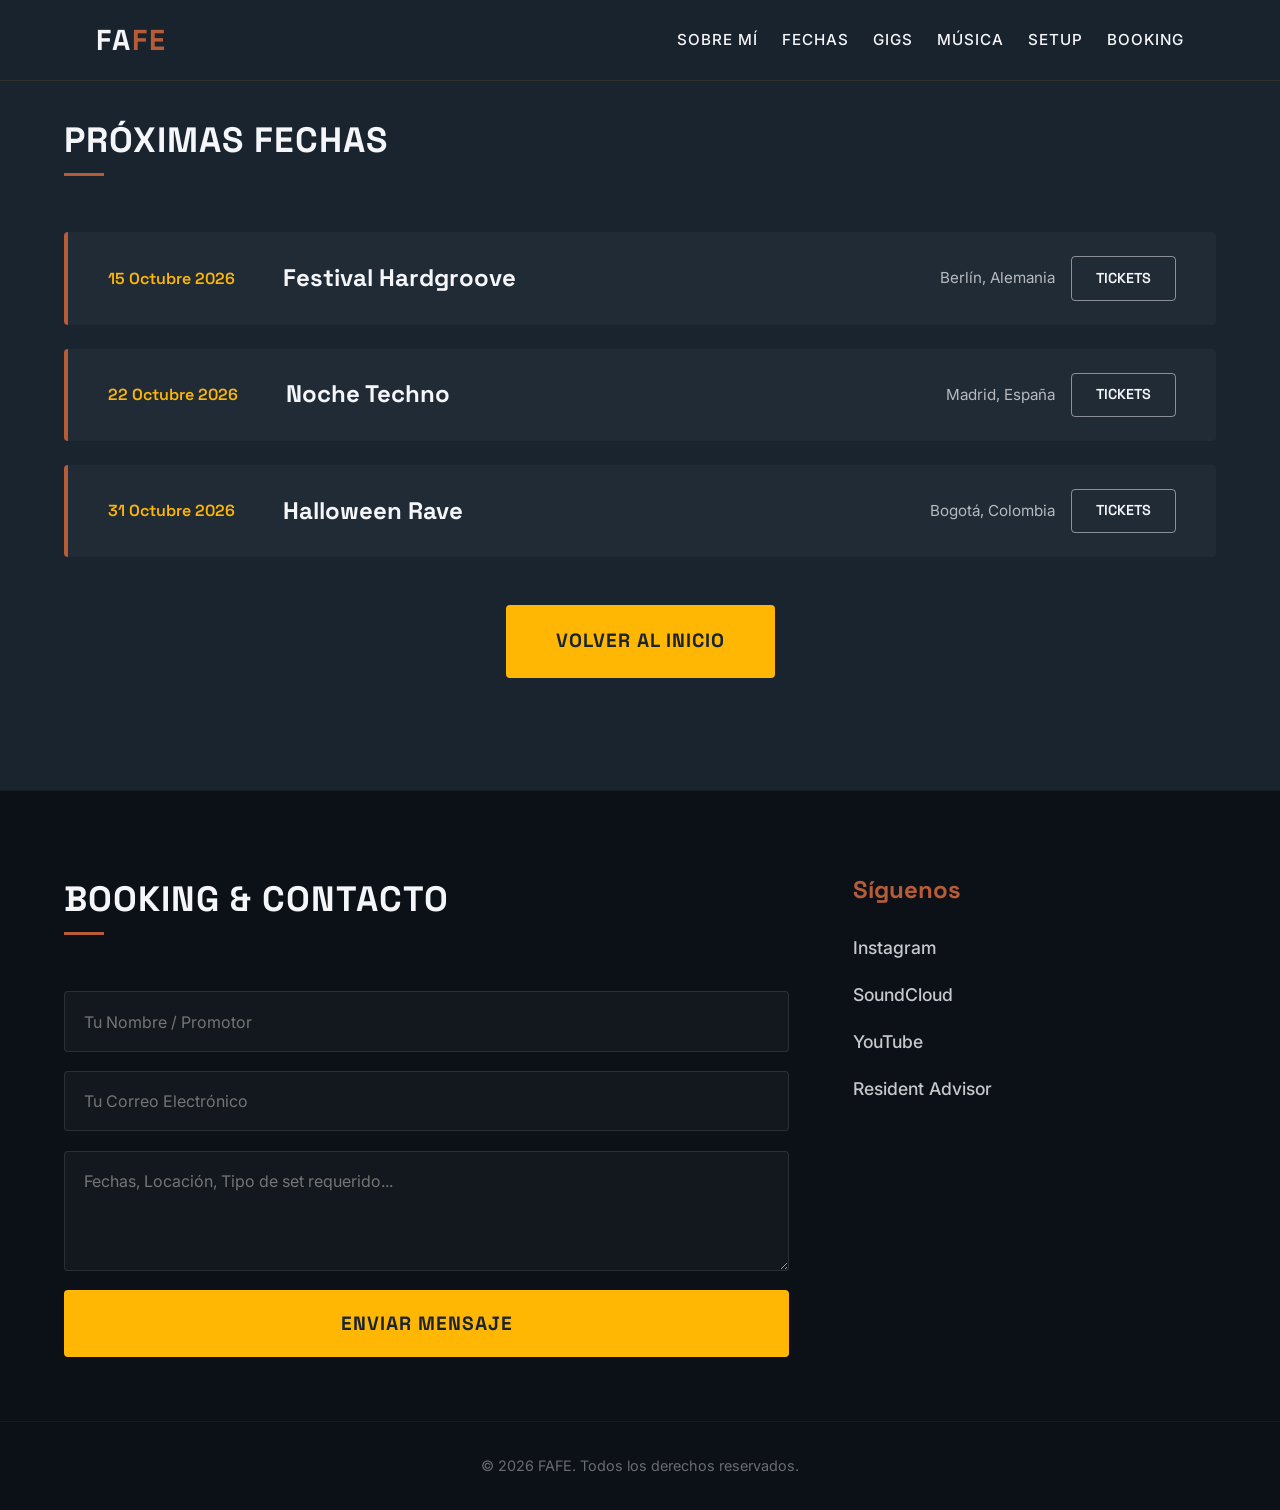
==== fechas.html @ 0dbccb60 "Initial commit for DJ Portfolio" ====
<!DOCTYPE html>
<html lang="es">
<head>
    <meta charset="UTF-8">
    <meta name="viewport" content="width=device-width, initial-scale=1.0">
    <title>Fechas | FAFE DJ & Producer</title>
    <link rel="preconnect" href="https://fonts.googleapis.com">
    <link rel="preconnect" href="https://fonts.gstatic.com" crossorigin>
    <link href="https://fonts.googleapis.com/css2?family=Inter:wght@400;500;600&family=Space+Grotesk:wght@500;700&display=swap" rel="stylesheet">
    <link rel="stylesheet" href="estilos.css">
</head>
<body class="subpage">
    <header class="navbar">
        <div class="container nav-container">
            <div class="logo"><a href="index.html">FA<span>FE</span></a></div>
            <nav aria-label="Navegación Principal">
                <ul class="nav-links">
                    <li><a href="sobre-mi.html" target="_blank">Sobre Mí</a></li>
                    <li><a href="fechas.html" class="active">Fechas</a></li>
                    <li><a href="gigs.html">Gigs</a></li>
                    <li><a href="musica.html">Música</a></li>
                    <li><a href="setup.html">Setup</a></li>
                    <li><a href="index.html#booking">Booking</a></li>
                </ul>
            </nav>
        </div>
    </header>

    <main>
        <section id="fechas" class="tour-dates container section-padding">
            <h2>Próximas Fechas</h2>
            <div class="dates-grid">
                <article class="date-card" id="date-1">
                    <p class="date">15 Octubre 2026</p>
                    <h3>Festival Hardgroove</h3>
                    <p class="city">Berlín, Alemania</p>
                    <a href="#" class="btn-ticket">Tickets</a>
                </article>
                <article class="date-card" id="date-2">
                    <p class="date">22 Octubre 2026</p>
                    <h3>Noche Techno</h3>
                    <p class="city">Madrid, España</p>
                    <a href="#" class="btn-ticket">Tickets</a>
                </article>
                <article class="date-card" id="date-3">
                    <p class="date">31 Octubre 2026</p>
                    <h3>Halloween Rave</h3>
                    <p class="city">Bogotá, Colombia</p>
                    <a href="#" class="btn-ticket">Tickets</a>
                </article>
            </div>
            <div class="back-home" style="margin-top: 3rem; text-align: center;">
                <a href="index.html" class="btn-cta">Volver al Inicio</a>
            </div>
        </section>
    </main>

    <footer id="booking" class="site-footer">
        <div class="container footer-content">
            <div class="contact-form-wrapper">
                <h2>Booking & Contacto</h2>
                <form class="contact-form">
                    <label for="name" class="visually-hidden">Tu Nombre / Promotor</label>
                    <input type="text" id="name" placeholder="Tu Nombre / Promotor" required>
                    <label for="email" class="visually-hidden">Tu Correo Electrónico</label>
                    <input type="email" id="email" placeholder="Tu Correo Electrónico" required>
                    <label for="details" class="visually-hidden">Detalles del evento</label>
                    <textarea id="details" placeholder="Fechas, Locación, Tipo de set requerido..." rows="4" required></textarea>
                    <button type="submit" class="btn-cta">Enviar Mensaje</button>
                </form>
            </div>
            <div class="social-links">
                <h3>Síguenos</h3>
                <div class="social-icons">
                    <a href="#" target="_blank" rel="noopener noreferrer">Instagram</a>
                    <a href="https://soundcloud.com/fafe_1" target="_blank" rel="noopener noreferrer">SoundCloud</a>
                    <a href="#" target="_blank" rel="noopener noreferrer">YouTube</a>
                    <a href="#" target="_blank" rel="noopener noreferrer">Resident Advisor</a>
                </div>
            </div>
        </div>
        <div class="footer-bottom">
            <p>&copy; 2026 FAFE. Todos los derechos reservados.</p>
        </div>
    </footer>
</body>
</html>
---- estilos.css ----
/* ============================================================================ */
/* DESIGN SYSTEM & TOKENS */
/* ============================================================================ */
:root {
    /* Main Colors */
    --bg-main: #1A242F;          /* Azul Noche Profundo */
    --bg-secondary: #B85C38;     /* Terracota */
    --accent: #FFB703;           /* Ámbar (Exclusivo para botones y hovers) */
    --text-main: #F5F6FA;        /* Blanco Humo */

    /* Typography */
    --font-heading: 'Space Grotesk', sans-serif;
    --font-body: 'Inter', sans-serif;
    
    /* Layout */
    --nav-height: 80px;
}

/* ============================================================================ */
/* BASE & RESET (Mobile-First) */
/* ============================================================================ */
* {
    margin: 0;
    padding: 0;
    box-sizing: border-box;
}

img, iframe {
    max-width: 100%;
}

html {
    scroll-behavior: smooth;
    font-size: 16px; 
}

body {
    background-color: var(--bg-main);
    color: var(--text-main);
    font-family: var(--font-body);
    line-height: 1.6;
    overflow-x: hidden;
}

h1, h2, h3 {
    font-family: var(--font-heading);
    font-weight: 700;
}

a {
    color: var(--text-main);
    text-decoration: none;
    transition: color 0.3s ease;
}

ul {
    list-style: none;
}

/* Utility Classes */
.container {
    width: 90%;
    max-width: 1200px;
    margin: 0 auto;
}

.section-padding {
    padding: 5rem 0;
}

.visually-hidden {
    position: absolute;
    width: 1px;
    height: 1px;
    padding: 0;
    margin: -1px;
    overflow: hidden;
    clip: rect(0, 0, 0, 0);
    border: 0;
}

h2 {
    font-size: 2.2rem;
    margin-bottom: 2.5rem;
    text-transform: uppercase;
    letter-spacing: 1px;
    position: relative;
    display: inline-block;
}

h2::after {
    content: '';
    position: absolute;
    left: 0;
    bottom: -8px;
    width: 40px;
    height: 3px;
    background-color: var(--bg-secondary);
}

/* ============================================================================ */
/* NAVIGATION BAR */
/* ============================================================================ */
.navbar {
    position: fixed;
    top: 0;
    left: 0;
    width: 100%;
    background-color: rgba(26, 36, 47, 0.95);
    backdrop-filter: blur(10px);
    z-index: 1000;
    border-bottom: 1px solid rgba(255, 183, 3, 0.1); /* Subtle accent border */
}

.nav-container {
    display: flex;
    flex-direction: column;
    align-items: center;
    padding: 1rem 0;
}

.logo {
    font-family: var(--font-heading);
    font-weight: 700;
    font-size: 1.8rem;
    letter-spacing: 2px;
    margin-bottom: 1rem;
    text-transform: uppercase;
    color: var(--text-main);
}

.logo span {
    color: var(--bg-secondary);
}

.nav-links {
    display: flex;
    flex-wrap: wrap;
    justify-content: center;
    gap: 1.5rem;
}

.nav-links a {
    font-weight: 500;
    font-size: 0.95rem;
    text-transform: uppercase;
    letter-spacing: 1px;
}

.nav-links a:hover {
    color: var(--accent); /* Hover accent explicit behavior */
}

/* ============================================================================ */
/* HERO SECTION */
/* ============================================================================ */
.hero {
    height: 100vh;
    display: flex;
    align-items: center;
    justify-content: center;
    text-align: center;
    background-size: cover;
    background-position: center;
    position: relative;
}

.hero::after {
    content: '';
    position: absolute;
    top: 0; left: 0; right: 0; bottom: 0;
    /* Gradient overlay to ensure text readability against any image */
    background: linear-gradient(to bottom, rgba(26, 36, 47, 0.6), rgba(26, 36, 47, 0.95));
    z-index: 1;
}

.hero-content {
    position: relative;
    z-index: 2;
    margin-top: calc(var(--nav-height) + 2rem);
    display: flex;
    flex-direction: column;
    align-items: center;
}

.hero h1 {
    font-size: clamp(2.5rem, 10vw, 7rem);
    line-height: 1.1;
    margin-bottom: 0.5rem;
    text-transform: uppercase;
    letter-spacing: 4px;
}

.subtitle {
    font-size: clamp(1rem, 4vw, 1.8rem);
    font-weight: 400;
    margin-bottom: 2.5rem;
    letter-spacing: 3px;
    color: var(--bg-secondary);
    text-transform: uppercase;
}

/* Call To Action Buttons */
.btn-cta {
    display: inline-block;
    background-color: var(--accent);
    color: var(--bg-main);
    padding: 1rem 2.5rem;
    font-family: var(--font-heading);
    font-weight: 700;
    font-size: 1.1rem;
    border-radius: 4px;
    text-transform: uppercase;
    letter-spacing: 1px;
    border: 2px solid var(--accent);
    transition: all 0.3s ease;
    cursor: pointer;
}

.btn-cta:hover {
    background-color: transparent;
    color: var(--accent);
    box-shadow: 0 0 20px rgba(255, 183, 3, 0.4);
}

.hero-actions {
    display: flex;
    flex-direction: column;
    align-items: center;
    gap: 1.5rem;
}

.hero-socials {
    display: flex;
    gap: 1rem;
}

.hero-socials a {
    color: var(--text-main);
    font-size: 1rem;
    font-family: var(--font-heading);
    letter-spacing: 1px;
    font-weight: 600;
    text-transform: uppercase;
    transition: color 0.3s ease;
}

.hero-socials a:hover {
    color: var(--accent);
}

/* ============================================================================ */
/* SOBRE MÍ SECTION */
/* ============================================================================ */
.sobre-mi-grid {
    display: grid;
    gap: 3rem;
    align-items: center;
}

.sobre-mi-content .lead {
    font-size: 1.4rem;
    color: var(--accent);
    font-family: var(--font-heading);
    font-weight: 500;
    margin-bottom: 2rem;
    line-height: 1.4;
}

.sobre-mi-content p {
    margin-bottom: 1.5rem;
    font-size: 1.1rem;
    color: rgba(245, 246, 250, 0.8);
}

.sobre-mi-image {
    position: relative;
}

.img-premium {
    width: 100%;
    border-radius: 8px;
    box-shadow: 20px 20px 0px var(--bg-secondary);
    transition: transform 0.4s cubic-bezier(0.175, 0.885, 0.32, 1.275);
}

.sobre-mi-image:hover .img-premium {
    transform: translate(-10px, -10px);
}

.sobre-mi-image::after {
    content: '';
    position: absolute;
    top: 20px;
    left: 20px;
    width: 100%;
    height: 100%;
    border: 2px solid var(--accent);
    z-index: -1;
    border-radius: 8px;
    opacity: 0.3;
}

/* ============================================================================ */
/* TOUR DATES */
/* ============================================================================ */
.dates-grid {
    display: grid;
    gap: 1.5rem;
    margin-top: 1.5rem;
}

.date-card {
    background-color: rgba(255, 255, 255, 0.03);
    padding: 1.5rem;
    border-radius: 4px;
    border-left: 4px solid var(--bg-secondary);
    display: flex;
    flex-direction: column;
    gap: 1rem;
    transition: transform 0.3s ease, border-left-color 0.3s ease, background-color 0.3s ease;
}

.date-card:hover {
    transform: translateY(-4px);
    border-left-color: var(--accent);
    background-color: rgba(255, 255, 255, 0.06);
}

.date {
    color: var(--accent);
    font-family: var(--font-heading);
    font-weight: 600;
    font-size: 1rem;
}

.date-card h3 {
    font-size: 1.5rem;
    line-height: 1.2;
}

.city {
    color: rgba(245, 246, 250, 0.7);
    font-size: 0.95rem;
}

.btn-ticket {
    align-self: flex-start;
    padding: 0.6rem 1.5rem;
    background-color: transparent;
    border: 1px solid rgba(245, 246, 250, 0.5);
    color: var(--text-main);
    border-radius: 4px;
    font-weight: 600;
    transition: all 0.3s ease;
    font-size: 0.9rem;
    text-transform: uppercase;
    font-family: var(--font-heading);
}

.btn-ticket:hover {
    background-color: var(--accent);
    border-color: var(--accent);
    color: var(--bg-main);
}

/* ============================================================================ */
/* GIGS PASADAS (GRID VISUAL) */
/* ============================================================================ */
.gigs-grid {
    display: grid;
    grid-template-columns: repeat(auto-fill, minmax(280px, 1fr));
    gap: 2rem;
    margin-top: 1.5rem;
}

.gig-poster-card {
    position: relative;
    overflow: hidden;
    border-radius: 4px;
    background-color: #000;
    aspect-ratio: 3 / 4;
    border: 1px solid rgba(255, 255, 255, 0.05);
    transition: transform 0.3s ease, box-shadow 0.3s ease;
}

.poster-img {
    width: 100%;
    height: 100%;
    object-fit: cover;
    filter: grayscale(100%);
    transition: filter 0.5s ease, transform 0.5s ease;
}

.gig-poster-card:hover {
    transform: translateY(-8px);
    box-shadow: 0 10px 30px rgba(0, 0, 0, 0.5), 0 0 15px rgba(255, 183, 3, 0.2);
    border-color: var(--accent);
}

.gig-poster-card:hover .poster-img {
    filter: grayscale(0%);
    transform: scale(1.05);
}


/* ============================================================================ */
/* MUSICA */
/* ============================================================================ */
.music-grid {
    display: grid;
    gap: 2rem;
    margin-top: 1.5rem;
}

.music-grid.single-item {
    grid-template-columns: 1fr;
    max-width: 800px;
    margin-left: auto;
    margin-right: auto;
}

.music-card {
    background-color: rgba(255, 255, 255, 0.02);
    border-radius: 4px;
    padding: 1rem;
    border: 1px solid rgba(255, 255, 255, 0.05);
}

.embed-placeholder {
    width: 100%;
    height: 300px;
    background-color: rgba(0,0,0,0.4);
    display: flex;
    flex-direction: column;
    align-items: center;
    justify-content: center;
    border: 1px dashed rgba(255, 255, 255, 0.2);
    color: rgba(245, 246, 250, 0.5);
    text-align: center;
    padding: 2rem;
    gap: 1rem;
    border-radius: 4px;
}

.sc-placeholder {
    background: linear-gradient(135deg, rgba(255, 136, 0, 0.05), rgba(0, 0, 0, 0.4));
    border: 1px dashed rgba(255, 136, 0, 0.3);
}

.sc-placeholder p {
    font-family: var(--font-heading);
    color: var(--text-main);
    font-size: 1.1rem;
    margin: 0;
}

.sc-placeholder span {
    font-size: 0.8rem;
    letter-spacing: 1px;
    text-transform: uppercase;
    color: rgba(255, 136, 0, 0.6);
}

/* ============================================================================ */
/* BIO & SETUP */
/* ============================================================================ */
.bio-setup {
    display: grid;
    gap: 4rem;
}

.bio-content p {
    margin-bottom: 2rem;
    font-size: 1.1rem;
    color: rgba(245, 246, 250, 0.85);
}

.bio-gallery {
    display: grid;
    grid-template-columns: repeat(auto-fit, minmax(280px, 1fr));
    gap: 1.5rem;
}

.bio-img {
    width: 100%;
    height: auto;
    border-radius: 4px;
    border: 2px solid var(--bg-secondary);
    box-shadow: 0 5px 15px rgba(0,0,0,0.3);
    transition: transform 0.3s ease;
}

.bio-img:hover {
    transform: scale(1.02);
}

.rider-list {
    display: flex;
    flex-direction: column;
    gap: 1rem;
    margin-top: 1.5rem;
}

.rider-list li {
    background-color: rgba(255, 255, 255, 0.03);
    padding: 1.2rem;
    border-radius: 4px;
    display: flex;
    align-items: center;
    gap: 15px;
    font-size: 1.05rem;
    border-left: 2px solid rgba(255,255,255, 0.1);
    transition: border-left-color 0.3s ease;
}

.rider-list li:hover {
    border-left-color: var(--accent);
}

.rider-img {
    width: 60px;
    height: 60px;
    object-fit: cover;
    border-radius: 4px;
    border: 1px solid rgba(255, 255, 255, 0.1);
    box-shadow: 0 4px 10px rgba(0,0,0,0.3);
    flex-shrink: 0;
}

/* ============================================================================ */
/* FOOTER & BOOKING */
/* ============================================================================ */
.site-footer {
    background-color: #0c1117;
    padding: 5rem 0 2rem;
    border-top: 1px solid rgba(255, 255, 255, 0.05);
}

.footer-content {
    display: grid;
    gap: 4rem;
    margin-bottom: 4rem;
}

.contact-form {
    display: flex;
    flex-direction: column;
    gap: 1.2rem;
    margin-top: 1.5rem;
}

.contact-form input,
.contact-form textarea {
    width: 100%;
    padding: 1.2rem;
    background-color: rgba(255, 255, 255, 0.03);
    border: 1px solid rgba(255, 255, 255, 0.1);
    color: var(--text-main);
    font-family: var(--font-body);
    font-size: 1rem;
    border-radius: 4px;
    outline: none;
    transition: border-color 0.3s ease, background-color 0.3s ease;
}

.contact-form input:focus,
.contact-form textarea:focus {
    border-color: var(--accent);
    background-color: rgba(255, 255, 255, 0.05);
}

.social-links h3 {
    margin-bottom: 1.5rem;
    font-family: var(--font-heading);
    color: var(--bg-secondary);
    font-size: 1.5rem;
}

.social-icons {
    display: flex;
    flex-direction: column;
    gap: 1.2rem;
}

.social-icons a {
    display: block;
    color: rgba(245, 246, 250, 0.8);
    font-size: 1.1rem;
    font-weight: 500;
    transition: color 0.3s ease, transform 0.3s ease;
}

.social-icons a:hover {
    color: var(--accent);
    transform: translateX(10px);
}

.footer-bottom {
    text-align: center;
    padding-top: 2rem;
    border-top: 1px solid rgba(255, 255, 255, 0.05);
    color: rgba(245, 246, 250, 0.4);
    font-size: 0.9rem;
}

/* ============================================================================ */
/* MEDIA QUERIES (Tablet & Desktop) */
/* ============================================================================ */
@media screen and (min-width: 768px) {
    .nav-container {
        flex-direction: row;
        justify-content: space-between;
        padding: 0 2rem;
        height: var(--nav-height);
    }
    
    .logo {
        margin-bottom: 0;
    }

    .hero h1 {
        /* Clamp maneja este comportamiento */
    }
    
    .subtitle {
        /* Clamp maneja este comportamiento */
    }
    
    .btn-cta {
        font-size: 1.2rem;
        padding: 1.2rem 3rem;
    }

    .dates-grid {
        display: flex;
        flex-direction: column;
    }

    .date-card {
        flex-direction: row;
        align-items: center;
        justify-content: space-between;
        padding: 1.5rem 2.5rem;
    }

    .date-card h3 {
        flex: 1;
        margin: 0 2rem;
    }
    
    .btn-ticket {
        align-self: center;
    }

    .music-grid {
        grid-template-columns: repeat(2, 1fr);
    }

    .bio-setup {
        grid-template-columns: 1fr 1fr;
        align-items: start;
    }
    
    .bio-img {
        margin: 0;
    }

    .sobre-mi-grid {
        grid-template-columns: 1fr 1fr;
        gap: 5rem;
    }

    .gigs-grid {
        grid-template-columns: repeat(3, 1fr);
    }
    
    .footer-content {
        grid-template-columns: 2fr 1fr;
    }
}

@media screen and (min-width: 1024px) {
    .hero h1 {
        /* Clamp maneja este comportamiento */
    }
    
    .section-padding {
        padding: 7rem 0;
    }
}
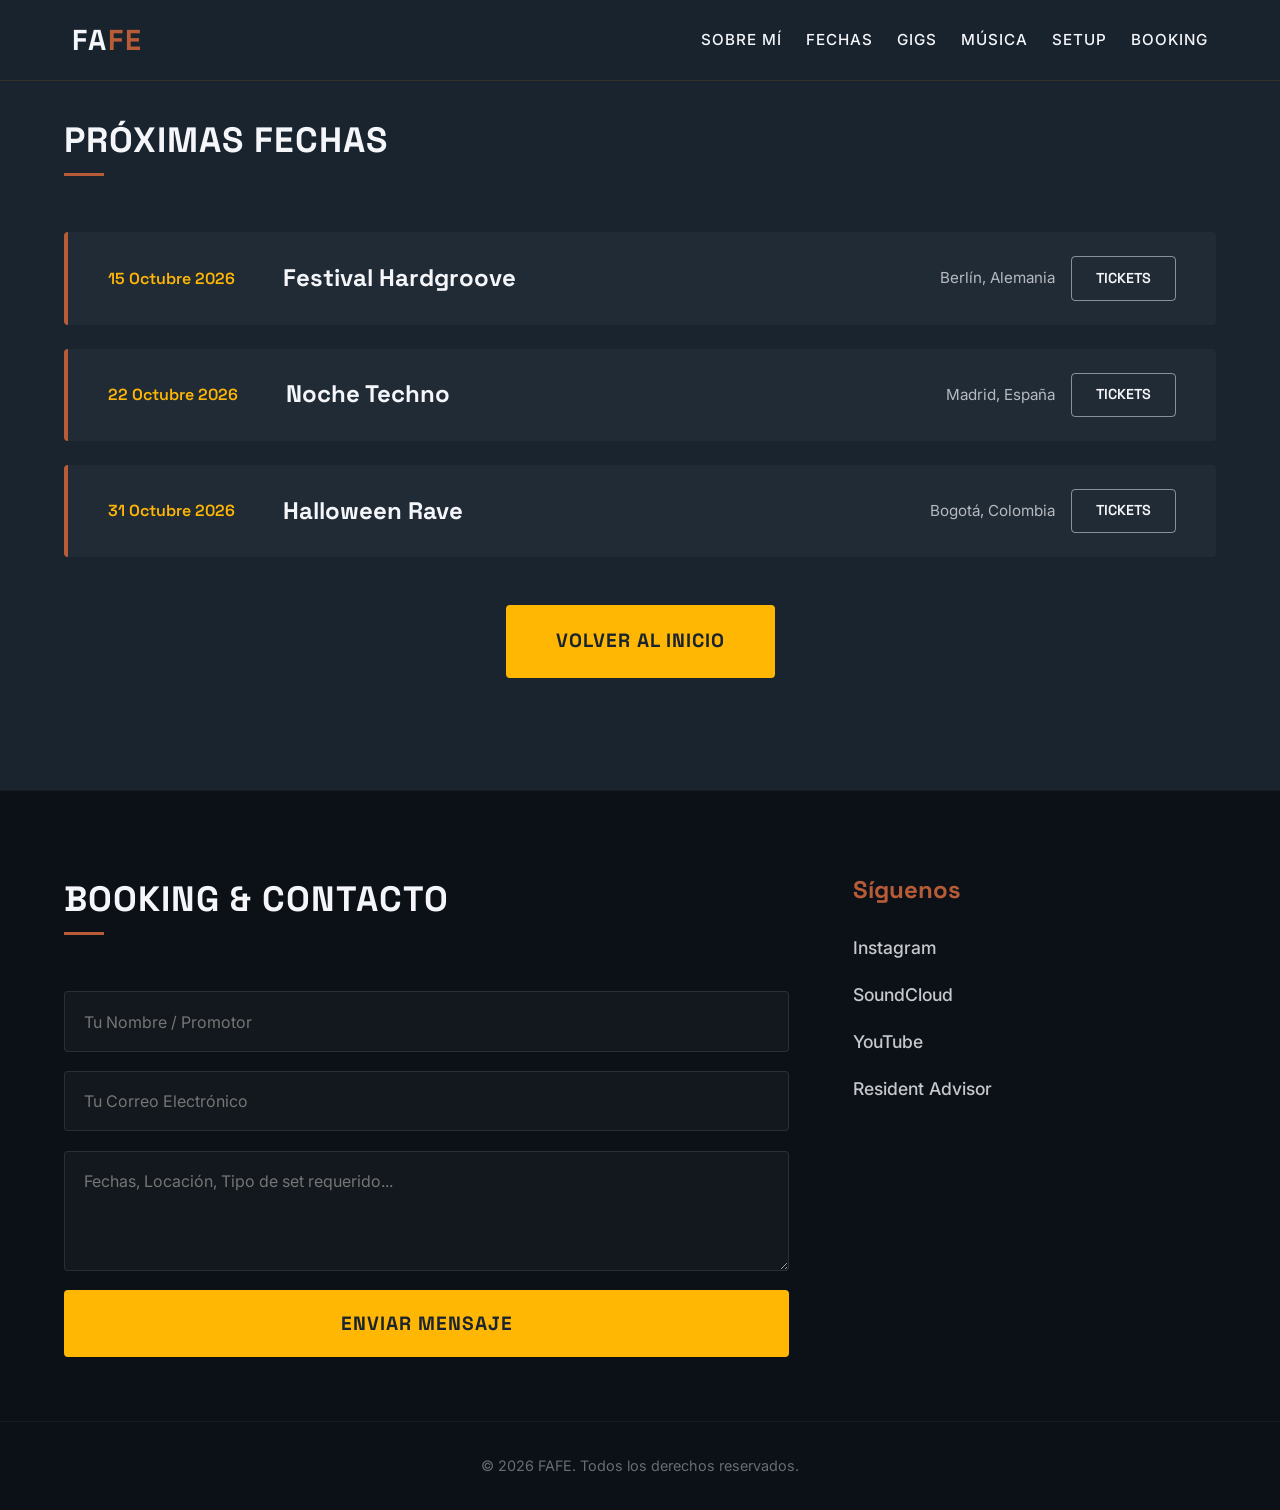
==== commit 0d37f59d: "Implementar menú de hamburguesa lateral" ====
--- a/fechas.html
+++ b/fechas.html
@@ -13,9 +13,14 @@
     <header class="navbar">
         <div class="container nav-container">
             <div class="logo"><a href="index.html">FA<span>FE</span></a></div>
+            <div class="hamburger">
+                <div class="line1"></div>
+                <div class="line2"></div>
+                <div class="line3"></div>
+            </div>
             <nav aria-label="Navegación Principal">
                 <ul class="nav-links">
-                    <li><a href="sobre-mi.html" target="_blank">Sobre Mí</a></li>
+                    <li><a href="sobre-mi.html">Sobre Mí</a></li>
                     <li><a href="fechas.html" class="active">Fechas</a></li>
                     <li><a href="gigs.html">Gigs</a></li>
                     <li><a href="musica.html">Música</a></li>
@@ -83,5 +88,6 @@
             <p>&copy; 2026 FAFE. Todos los derechos reservados.</p>
         </div>
     </footer>
+    <script src="nav.js"></script>
 </body>
 </html>
--- a/estilos.css
+++ b/estilos.css
@@ -114,9 +114,11 @@
 
 .nav-container {
     display: flex;
-    flex-direction: column;
+    justify-content: space-between;
     align-items: center;
-    padding: 1rem 0;
+    padding: 1rem 5%;
+    height: var(--nav-height);
+    width: 100%;
 }
 
 .logo {
@@ -124,7 +126,7 @@
     font-weight: 700;
     font-size: 1.8rem;
     letter-spacing: 2px;
-    margin-bottom: 1rem;
+    margin-bottom: 0;
     text-transform: uppercase;
     color: var(--text-main);
 }
@@ -134,11 +136,45 @@
 }
 
 .nav-links {
-    display: flex;
-    flex-wrap: wrap;
-    justify-content: center;
-    gap: 1.5rem;
-}
+    position: fixed;
+    right: -100%;
+    top: var(--nav-height);
+    height: calc(100vh - var(--nav-height));
+    background-color: rgba(26, 36, 47, 0.98);
+    display: flex;
+    flex-direction: column;
+    align-items: center;
+    width: 60%;
+    transition: transform 0.4s ease-in-out;
+    padding-top: 3rem;
+    gap: 2rem;
+    backdrop-filter: blur(10px);
+    box-shadow: -5px 0 15px rgba(0,0,0,0.5);
+    border-left: 1px solid rgba(255, 183, 3, 0.1);
+}
+
+.nav-links.nav-active {
+    transform: translateX(-100%);
+}
+
+.hamburger {
+    display: block;
+    cursor: pointer;
+    z-index: 1001;
+}
+
+.hamburger div {
+    width: 25px;
+    height: 3px;
+    background-color: var(--text-main);
+    margin: 5px;
+    transition: all 0.3s ease;
+    border-radius: 2px;
+}
+
+.toggle .line1 { transform: rotate(-45deg) translate(-5px, 6px); background-color: var(--accent); }
+.toggle .line2 { opacity: 0; }
+.toggle .line3 { transform: rotate(45deg) translate(-5px, -6px); background-color: var(--accent); }
 
 .nav-links a {
     font-weight: 500;
@@ -609,14 +645,25 @@
 /* ============================================================================ */
 @media screen and (min-width: 768px) {
     .nav-container {
+        padding: 0 2rem;
+    }
+    
+    .hamburger {
+        display: none;
+    }
+
+    .nav-links {
+        position: static;
         flex-direction: row;
-        justify-content: space-between;
-        padding: 0 2rem;
-        height: var(--nav-height);
-    }
-    
-    .logo {
-        margin-bottom: 0;
+        height: auto;
+        background-color: transparent;
+        padding-top: 0;
+        width: auto;
+        transform: none;
+        backdrop-filter: none;
+        box-shadow: none;
+        border-left: none;
+        gap: 1.5rem;
     }
 
     .hero h1 {
